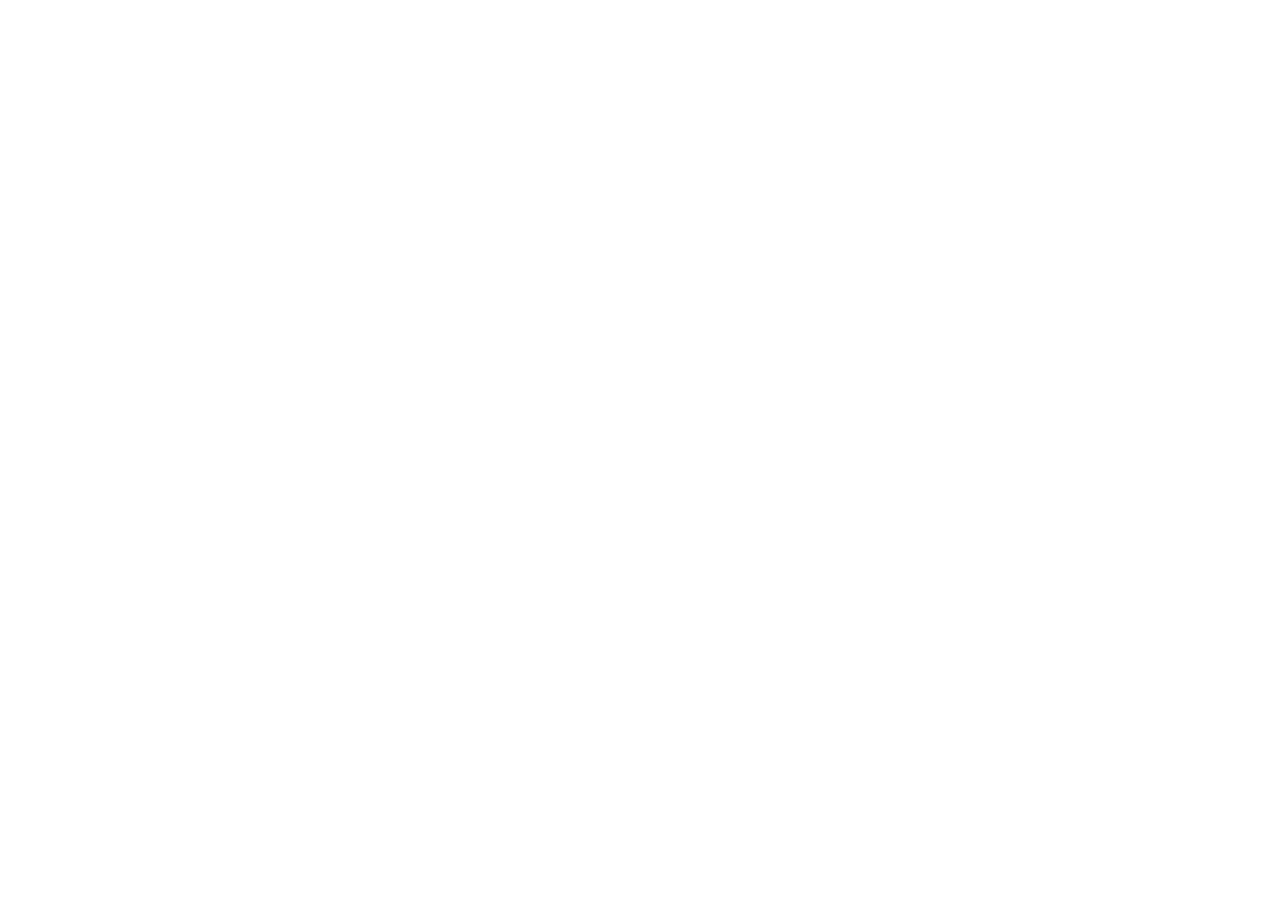
==== regis.html @ 08fc439b "login notsuccess" ====
<!DOCTYPE html>
<html lang="en">
<head>
    <meta charset="UTF-8">
    <meta name="viewport" content="width=device-width, initial-scale=1.0">
    <title>regis</title>
</head>
<body>
    
</body>
</html>
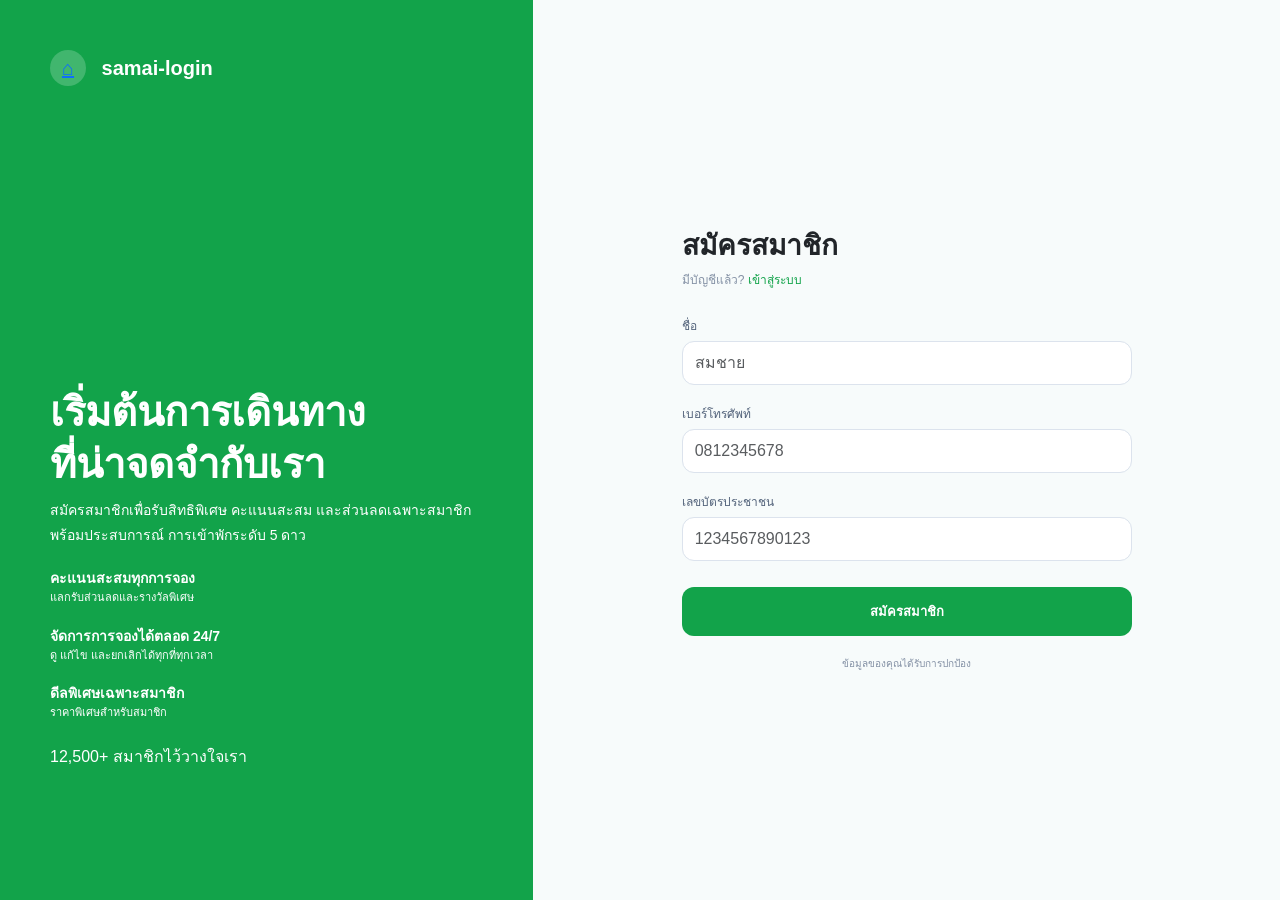
==== commit 387232bf: "regis" ====
--- a/regis.html
+++ b/regis.html
@@ -1,11 +1,161 @@
 <!DOCTYPE html>
-<html lang="en">
+<html lang="th">
+
 <head>
     <meta charset="UTF-8">
     <meta name="viewport" content="width=device-width, initial-scale=1.0">
-    <title>regis</title>
+
+    <title>GrandStay - สมัครสมาชิก</title>
+
+    <link href="https://cdn.jsdelivr.net/npm/bootstrap@5.3.3/dist/css/bootstrap.min.css" rel="stylesheet">
+    <link rel="stylesheet" href="style.css">
 </head>
+
 <body>
-    
+
+    <div class="container-fluid">
+
+        <div class="row">
+
+            <div class="col-md-5 left">
+
+                <div class="logo">
+                    <span class="logo-icon"><a href="index.html">⌂</a></span>
+                    samai-login
+                </div>
+
+                <div class="content">
+
+                    <h1>
+                        เริ่มต้นการเดินทาง<br>
+                        ที่น่าจดจำกับเรา
+                    </h1>
+
+                    <p>
+                        สมัครสมาชิกเพื่อรับสิทธิพิเศษ คะแนนสะสม
+                        และส่วนลดเฉพาะสมาชิก พร้อมประสบการณ์
+                        การเข้าพักระดับ 5 ดาว
+                    </p>
+
+                    <div class="feature">
+
+                        <div>
+                            <div class="feature-title">
+                                คะแนนสะสมทุกการจอง
+                            </div>
+
+                            <div class="feature-text">
+                                แลกรับส่วนลดและรางวัลพิเศษ
+                            </div>
+                        </div>
+
+                    </div>
+
+                    <div class="feature">
+                        <div>
+                            <div class="feature-title">
+                                จัดการการจองได้ตลอด 24/7
+                            </div>
+
+                            <div class="feature-text">
+                                ดู แก้ไข และยกเลิกได้ทุกที่ทุกเวลา
+                            </div>
+                        </div>
+
+                    </div>
+
+                    <div class="feature"> 
+                        <div>
+                            <div class="feature-title">
+                                ดีลพิเศษเฉพาะสมาชิก
+                            </div>
+
+                            <div class="feature-text">
+                                ราคาพิเศษสำหรับสมาชิก
+                            </div>
+                        </div>
+
+                    </div>
+
+                    <div class="mt-4">
+                        12,500+ สมาชิกไว้วางใจเรา
+                    </div>
+
+                </div>
+
+            </div>
+
+
+            <div class="col-md-7 right">
+
+                <div class="form-box">
+
+                    <h2>
+                        สมัครสมาชิก
+                    </h2>
+
+                    <div class="login mb-4">
+                        มีบัญชีแล้ว?
+                        <a href="#">
+                            เข้าสู่ระบบ
+                        </a>
+                    </div>
+                    <form action="login.php" method="POST">
+
+                        <div class="mb-3">
+
+                            <label>
+                                ชื่อ
+                            </label>
+
+                            <input type="text" name="cus_name" class="form-control" placeholder="สมชาย" required>
+
+                        </div>
+
+
+                        <div class="mb-3">
+
+                            <label>
+                                เบอร์โทรศัพท์
+                            </label>
+
+                            <input type="text" name="phone" class="form-control" placeholder="0812345678" maxlength="10"
+                                required>
+
+                        </div>
+
+
+                        <div class="mb-3">
+
+                            <label>
+                                เลขบัตรประชาชน
+                            </label>
+
+                            <input type="text" name="id_card" class="form-control" placeholder="1234567890123"
+                                maxlength="13" required>
+
+                        </div>
+
+
+                        <button type="submit" class="btn-register">
+                            สมัครสมาชิก
+                        </button>
+
+                    </form>
+
+
+                    <div class="security">
+                        ข้อมูลของคุณได้รับการปกป้อง
+                    </div>
+
+                </div>
+
+            </div>
+
+        </div>
+
+    </div>
+
 </body>
+
 </html>
--- a/style.css
+++ b/style.css
@@ -0,0 +1,219 @@
+@import url('https://fonts.googleapis.com/css2?family=Poppins%3Awght%40400%3B500&display=swap%27%29%3B');
+
+body {
+  background: #ececec;
+  font-family: 'Poppins', sans-serif;
+}
+
+.box-area {
+  width: 960px;
+}
+
+.right-box {
+  padding: 40px 30px 40px 40px;
+}
+
+::placeholder {
+  font-size: 16px;
+}
+
+@media only screen and (max-width: 768px) {
+  .box-area {
+    margin: 0 10px;
+  }
+
+  .left-box {
+    height: 100px;
+    overflow: hidden;
+  }
+
+  .right-box {
+    padding: 20px;
+  }
+}
+
+body {
+  margin: 0;
+  font-family: Arial, sans-serif;
+  background: #f7fbfb;
+}
+
+.left {
+  min-height: 100vh;
+  background: #12a34a;
+  color: white;
+  padding: 50px;
+}
+
+.logo {
+  font-size: 20px;
+  font-weight: bold;
+}
+
+.logo-icon {
+  display: inline-flex;
+  width: 36px;
+  height: 36px;
+  align-items: center;
+  justify-content: center;
+  margin-right: 10px;
+  border-radius: 50%;
+  background: rgba(255, 255, 255, .2);
+}
+
+.content {
+  margin-top: 300px;
+}
+
+.content h1 {
+  font-size: 40px;
+  font-weight: bold;
+  line-height: 1.3;
+}
+
+.content p {
+  font-size: 14px;
+  line-height: 1.8;
+}
+
+.feature {
+  display: flex;
+  align-items: center;
+  margin-top: 20px;
+}
+
+.feature-icon {
+  width: 36px;
+  height: 36px;
+  display: flex;
+  align-items: center;
+  justify-content: center;
+  margin-right: 12px;
+  border-radius: 10px;
+  background: rgba(255, 255, 255, .2);
+}
+
+.feature-title {
+  font-size: 14px;
+  font-weight: bold;
+}
+
+.feature-text {
+  font-size: 11px;
+}
+
+.right {
+  min-height: 100vh;
+  display: flex;
+  align-items: center;
+  justify-content: center;
+  padding: 40px;
+}
+
+.form-box {
+  width: 100%;
+  max-width: 450px;
+}
+
+.form-box h2 {
+  font-size: 28px;
+  font-weight: bold;
+}
+
+.login {
+  font-size: 12px;
+  color: #8491a5;
+}
+
+.login a {
+  color: #12a34a;
+  text-decoration: none;
+}
+
+.step {
+  display: flex;
+  align-items: center;
+  margin: 25px 0;
+  font-size: 12px;
+  color: #8995a8;
+}
+
+.step-number {
+  width: 28px;
+  height: 28px;
+  display: flex;
+  align-items: center;
+  justify-content: center;
+  border-radius: 50%;
+  background: #e5ebf2;
+  margin-right: 8px;
+}
+
+.step-number.active {
+  background: #12a34a;
+  color: white;
+}
+
+.line {
+  width: 100px;
+  height: 1px;
+  background: #ddd;
+  margin: 0 15px;
+}
+
+label {
+  font-size: 12px;
+  color: #52627a;
+  margin-bottom: 6px;
+}
+
+input {
+  height: 44px;
+  border-radius: 12px !important;
+}
+
+.form-control {
+  border-color: #dce3ed;
+  box-shadow: none !important;
+}
+
+.btn-register {
+  width: 100%;
+  height: 49px;
+  margin-top: 10px;
+  border: 0;
+  border-radius: 12px;
+  background: #12a34a;
+  color: white;
+  font-size: 13px;
+  font-weight: bold;
+}
+
+.security {
+  margin-top: 20px;
+  text-align: center;
+  font-size: 10px;
+  color: #8491a5;
+}
+
+@media (max-width: 768px) {
+
+  .left {
+    min-height: auto;
+    padding: 30px;
+  }
+
+  .content {
+    margin-top: 100px;
+  }
+
+  .content h1 {
+    font-size: 30px;
+  }
+
+  .right {
+    min-height: auto;
+    padding: 40px 20px;
+  }
+}
+
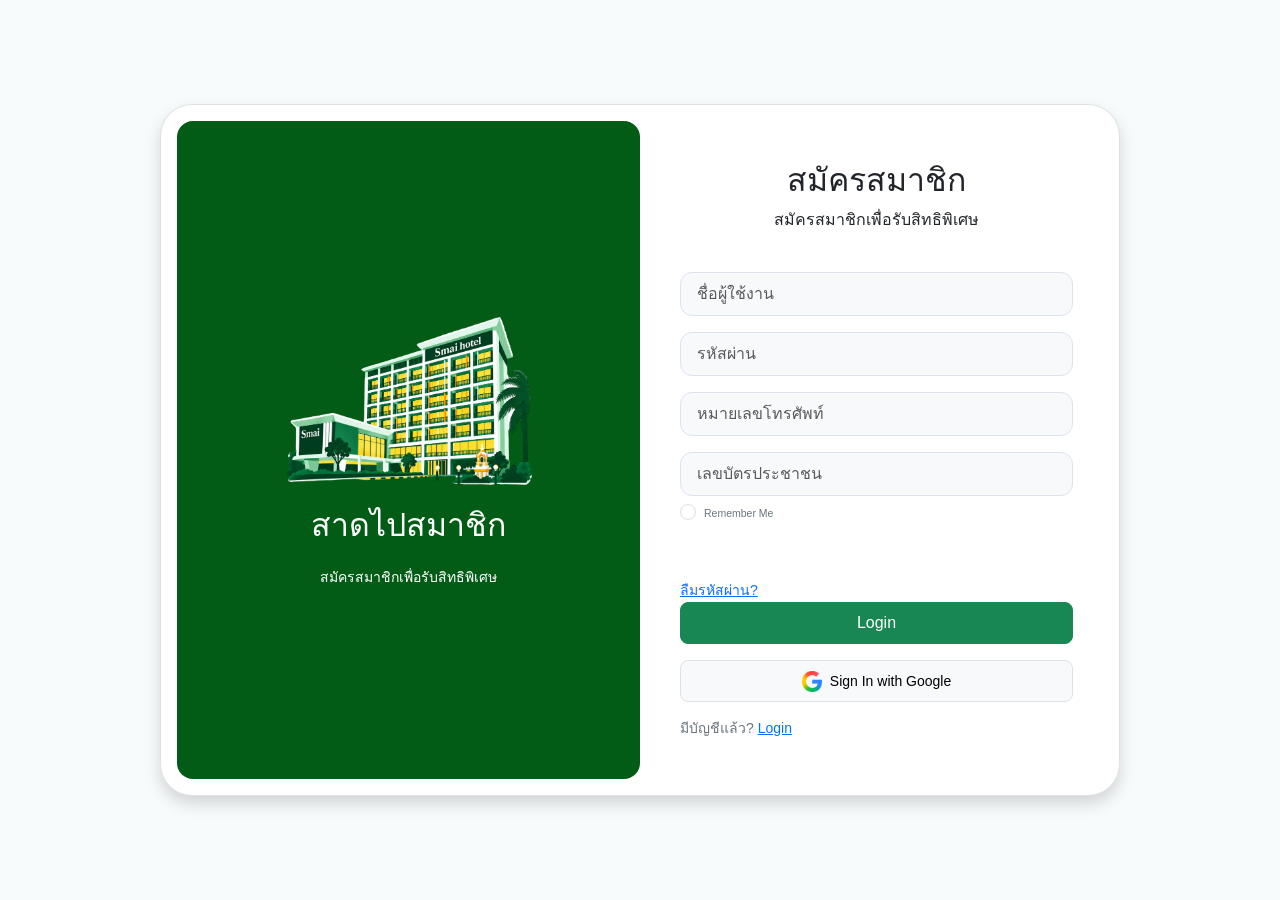
==== commit eb1dd092: "หน้าlogin กับหน้า regis ถูกเปลี่ยนแปลงให้เข้ากัน" ====
--- a/regis.html
+++ b/regis.html
@@ -13,141 +13,69 @@
 
 <body>
 
-    <div class="container-fluid">
+    <div class="container d-flex justify-content-center align-items-center min-vh-100">
 
-        <div class="row">
+        <div class="row border rounded-5 p-3 bg-white shadow box-area">
 
-            <div class="col-md-5 left">
-
-                <div class="logo">
-                    <span class="logo-icon"><a href="index.html">⌂</a></span>
-                    samai-login
+            <div class="col-md-6 rounded-4 d-flex justify-content-center align-items-center flex-column left-box"
+                style="background: #025c15">
+                <div class="image mb-3 feature-image">
+                    <img src="img/hotel.png" class="img-fluid" style="width: 250px" />
                 </div>
-
-                <div class="content">
-
-                    <h1>
-                        เริ่มต้นการเดินทาง<br>
-                        ที่น่าจดจำกับเรา
-                    </h1>
-
-                    <p>
-                        สมัครสมาชิกเพื่อรับสิทธิพิเศษ คะแนนสะสม
-                        และส่วนลดเฉพาะสมาชิก พร้อมประสบการณ์
-                        การเข้าพักระดับ 5 ดาว
-                    </p>
-
-                    <div class="feature">
-
-                        <div>
-                            <div class="feature-title">
-                                คะแนนสะสมทุกการจอง
-                            </div>
-
-                            <div class="feature-text">
-                                แลกรับส่วนลดและรางวัลพิเศษ
-                            </div>
-                        </div>
-
-                    </div>
-
-                    <div class="feature">
-                        <div>
-                            <div class="feature-title">
-                                จัดการการจองได้ตลอด 24/7
-                            </div>
-
-                            <div class="feature-text">
-                                ดู แก้ไข และยกเลิกได้ทุกที่ทุกเวลา
-                            </div>
-                        </div>
-
-                    </div>
-
-                    <div class="feature"> 
-                        <div>
-                            <div class="feature-title">
-                                ดีลพิเศษเฉพาะสมาชิก
-                            </div>
-
-                            <div class="feature-text">
-                                ราคาพิเศษสำหรับสมาชิก
-                            </div>
-                        </div>
-
-                    </div>
-
-                    <div class="mt-4">
-                        12,500+ สมาชิกไว้วางใจเรา
-                    </div>
-
-                </div>
-
+                <p class="text-white fs-2" style="font-family: 'Courier New', Courier, monospace;">สาดไปสมาชิก</p>
+                <small class="text-white text-wrap text-center" style="width:17rem; font-family: 'Courier New', Courier, monospace;">
+                    สมัครสมาชิกเพื่อรับสิทธิพิเศษ</small>
             </div>
 
 
-            <div class="col-md-7 right">
-
-                <div class="form-box">
-
-                    <h2>
-                        สมัครสมาชิก
-                    </h2>
-
-                    <div class="login mb-4">
-                        มีบัญชีแล้ว?
-                        <a href="#">
-                            เข้าสู่ระบบ
-                        </a>
+            <div class="col-md-6 right-box">
+                <div class="row align-items-center">
+                    <div class="header-text mb-4">
+                        <center>
+                            <h2 class="">สมัครสมาชิก </h2>
+                            <p>สมัครสมาชิกเพื่อรับสิทธิพิเศษ</p>
+                        </center>
                     </div>
-                    <form action="login.php" method="POST">
-
-                        <div class="mb-3">
-
-                            <label>
-                                ชื่อ
-                            </label>
-
-                            <input type="text" name="cus_name" class="form-control" placeholder="สมชาย" required>
-
+                    <div class="input-group mb-3">
+                        <input type="text" class="form-control form-control-lg bg-light fs-6"
+                            placeholder="ชื่อผู้ใช้งาน" name="username" id="username">
+                    </div>
+                    <div class="input-group mb-3">
+                        <input type="password" class="form-control form-control-lg bg-light fs-6" placeholder="รหัสผ่าน"
+                            name="password" id="password">
+                    </div>
+                    <div class="input-group mb-3">
+                        <input type="text" class="form-control form-control-lg bg-light fs-6"
+                            placeholder="หมายเลขโทรศัพท์" name="phone" id="username">
+                    </div>
+                    <div class="input-group mb-1">
+                        <input type="password" class="form-control form-control-lg bg-light fs-6" placeholder="เลขบัตรประชาชน"
+                            name="id" id="password">
+                    </div>
+                    <div class="input-group mb-5  d-flex justify-content-between">
+                        <div class="form-check">
+                            <input type="checkbox" class="form-check-input" name="" id="formCheck" />
+                            <label for="formCheck" class="form-check-label text-secondary"><small>Remember
+                                    Me</small></label>
                         </div>
-
-
-                        <div class="mb-3">
-
-                            <label>
-                                เบอร์โทรศัพท์
-                            </label>
-
-                            <input type="text" name="phone" class="form-control" placeholder="0812345678" maxlength="10"
-                                required>
-
+                    </div>
+                    <div class="forgot">
+                        <small><a href="/forgot">ลืมรหัสผ่าน?</a></small>
+                    </div>
+                    <div class="input-group mb-3">
+                        <button class="btn btn-lg btn-success w-100 fs-6"  >Login</button>
+                    </div>
+                    <div class="input-group mb-3">
+                        <button class="btn btn-lg btn-light border w-100 fs-6">
+                            <img src="img/google.webp" style="width:20px;" class="me-2" /><small>Sign In with
+                                Google</small>
+                        </button>
+                    </div>
+                    <div class="row">
+                        <div class="col text-secondary d-flex align-items-end">
+                            <small>มีบัญชีแล้ว? <a href="index.html">Login</a></small>
                         </div>
-
-
-                        <div class="mb-3">
-
-                            <label>
-                                เลขบัตรประชาชน
-                            </label>
-
-                            <input type="text" name="id_card" class="form-control" placeholder="1234567890123"
-                                maxlength="13" required>
-
-                        </div>
-
-
-                        <button type="submit" class="btn-register">
-                            สมัครสมาชิก
-                        </button>
-
-                    </form>
-
-
-                    <div class="security">
-                        ข้อมูลของคุณได้รับการปกป้อง
                     </div>
-
                 </div>
 
             </div>
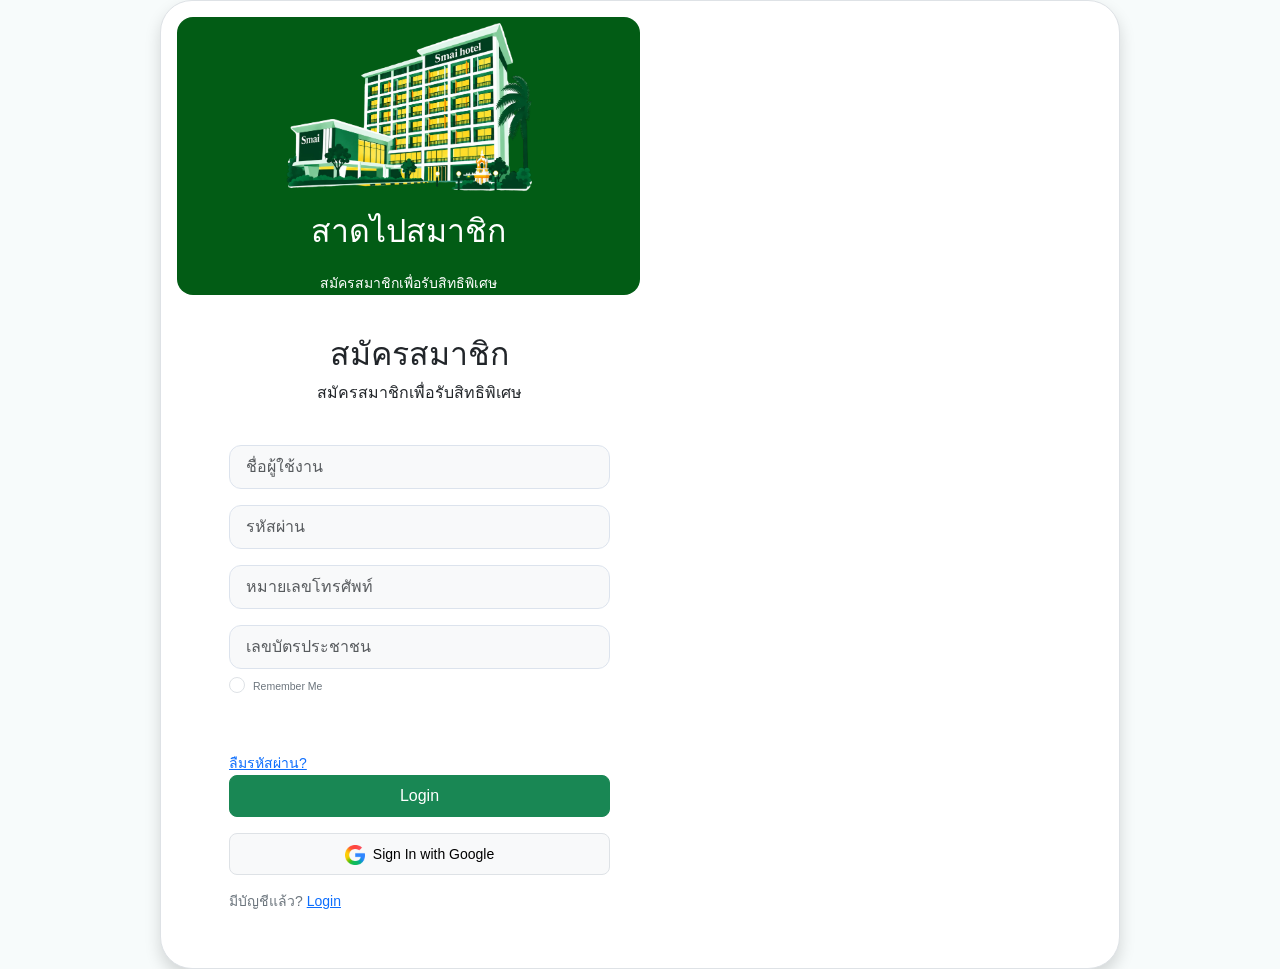
==== commit ac654514: "update" ====
--- a/regis.html
+++ b/regis.html
@@ -27,7 +27,7 @@
                     สมัครสมาชิกเพื่อรับสิทธิพิเศษ</small>
             </div>
 
-
+            <form action="savemember.php" method="post">
             <div class="col-md-6 right-box">
                 <div class="row align-items-center">
                     <div class="header-text mb-4">
@@ -81,6 +81,7 @@
             </div>
 
         </div>
+        </form>
 
     </div>
 
